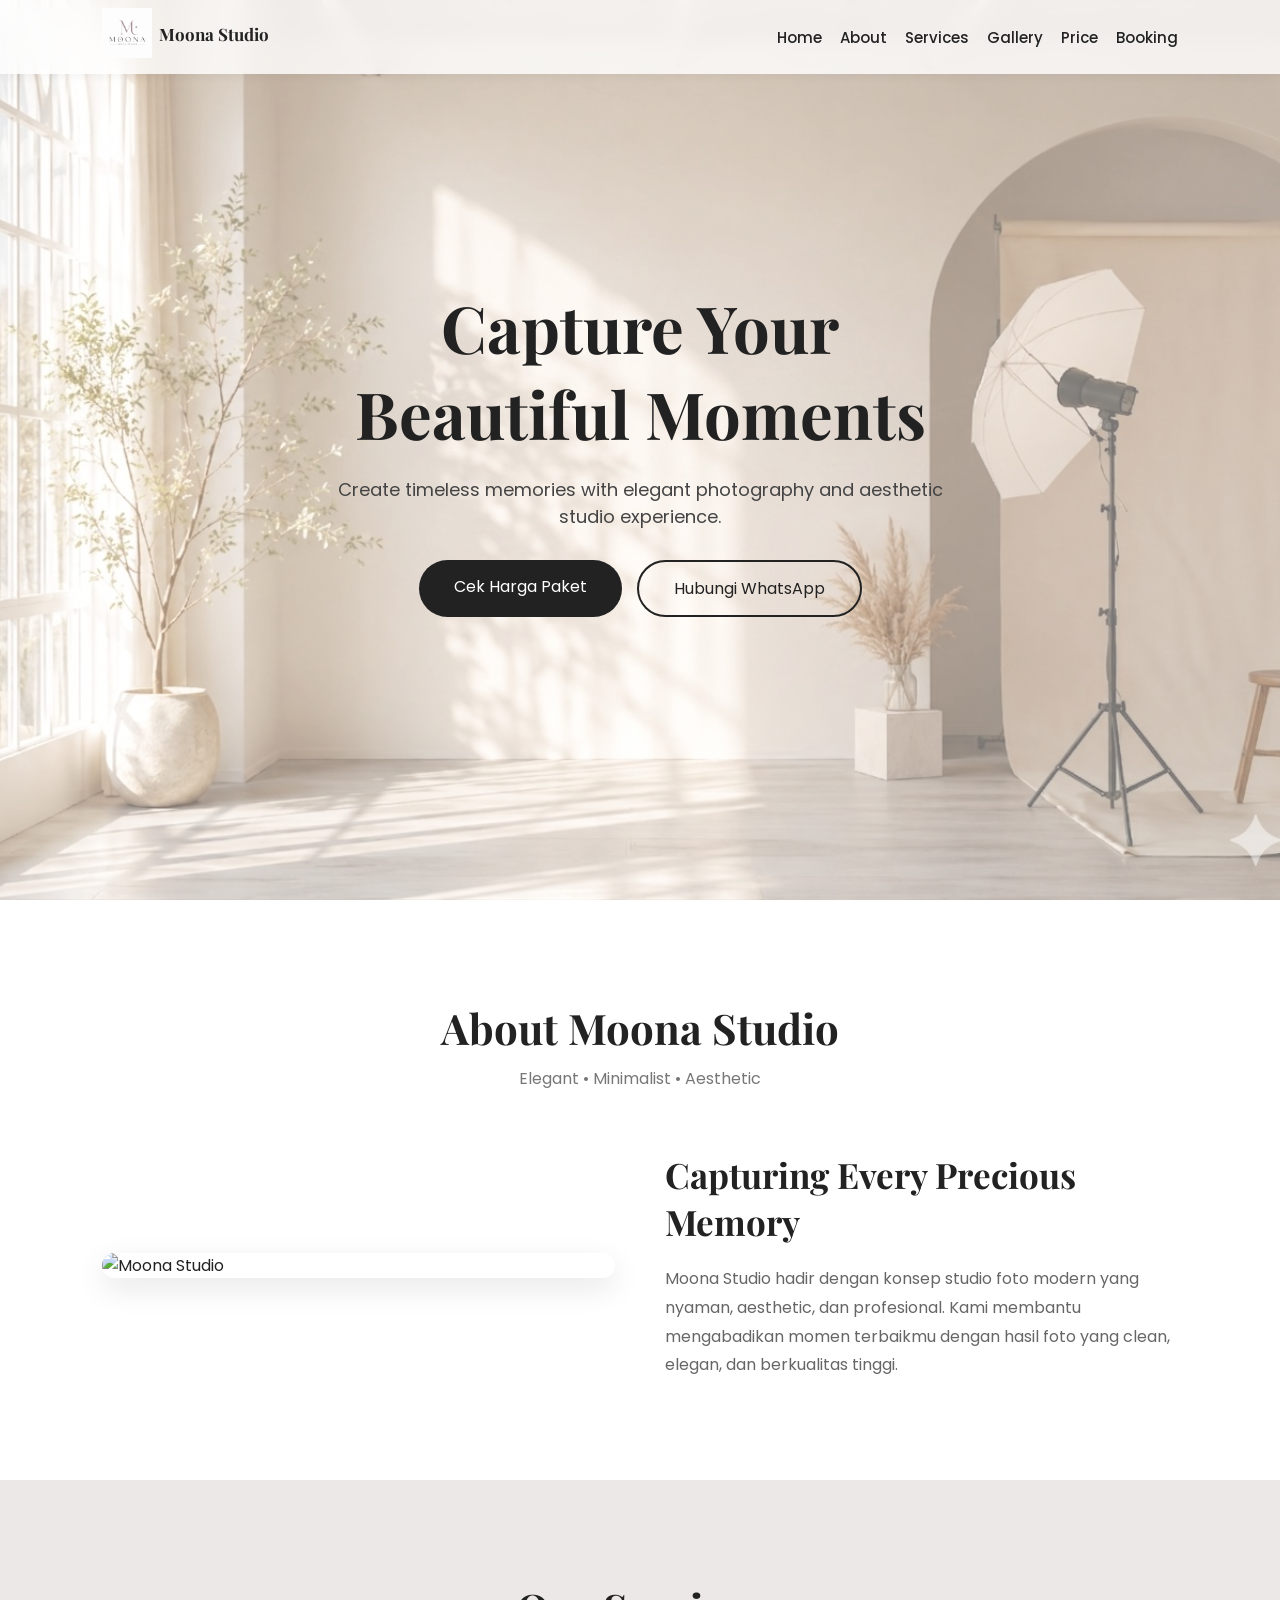
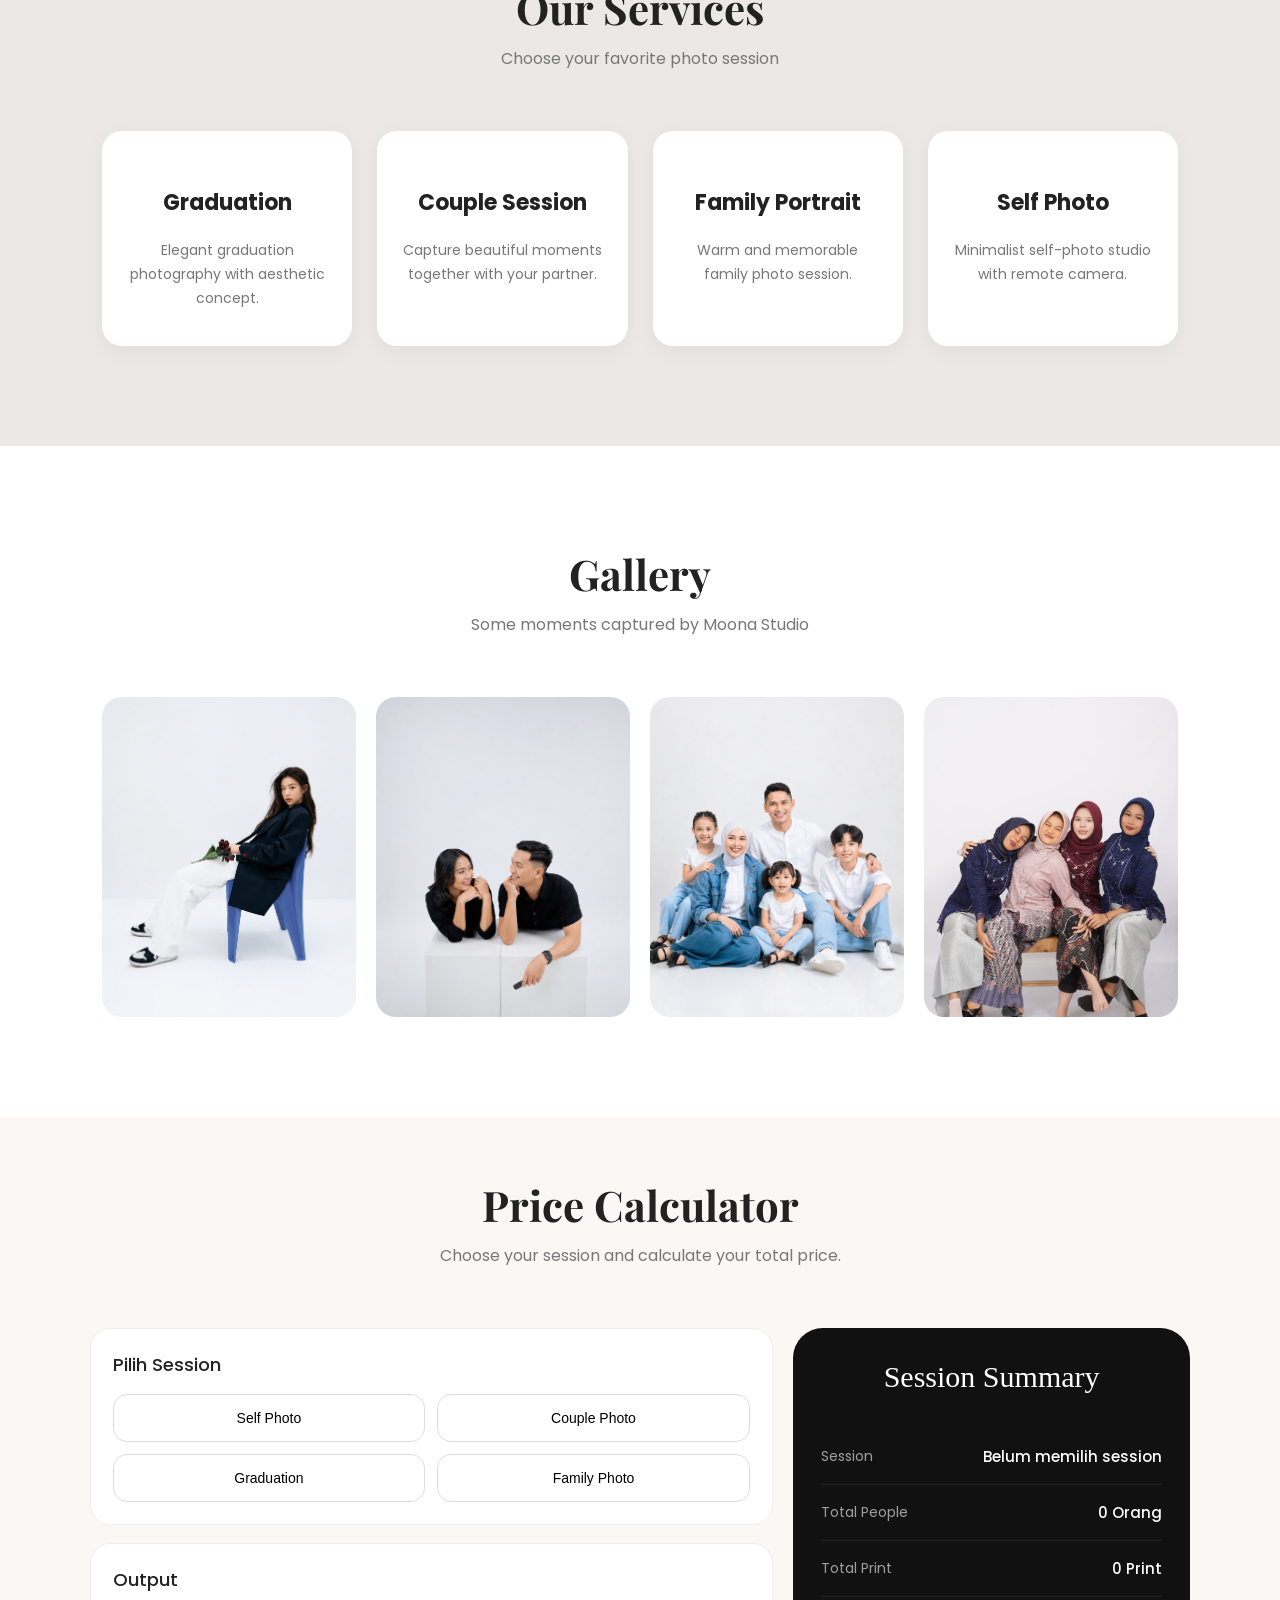
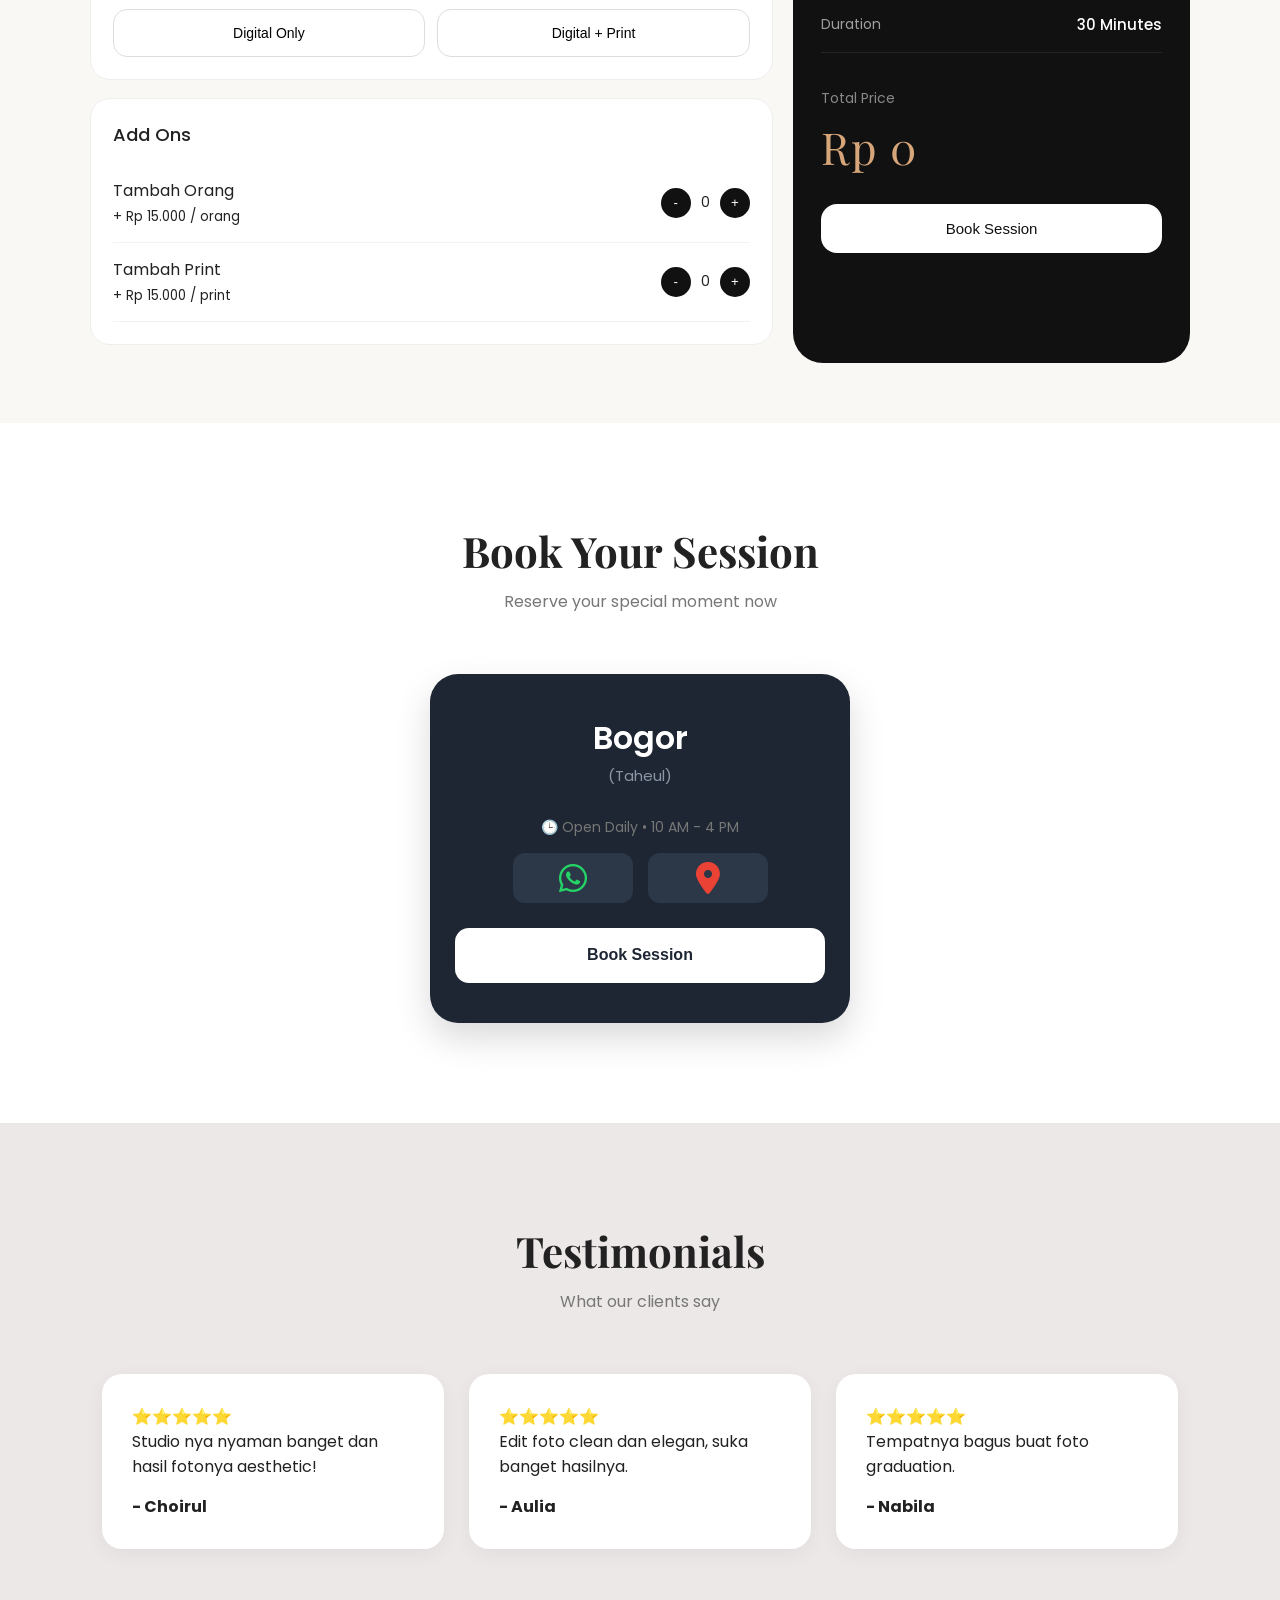
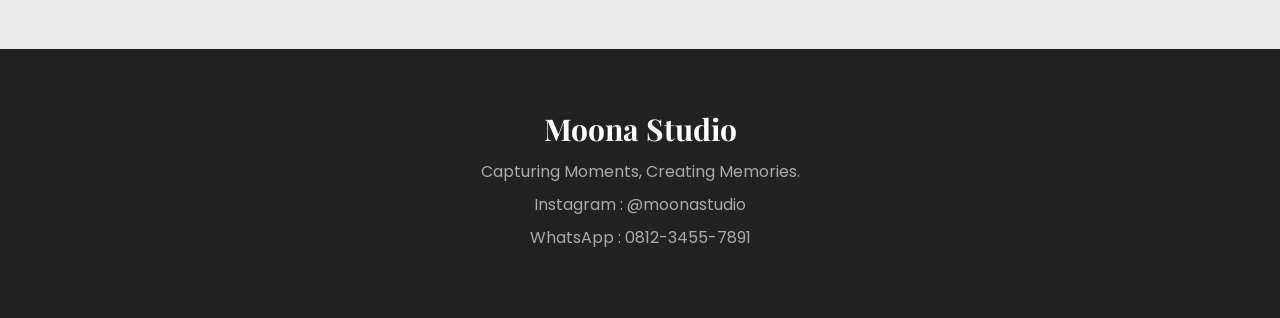
==== index.html @ 5cc932b7 "Add files via upload" ====
<!DOCTYPE html>
<html lang="id">
<head>
    <meta charset="UTF-8">
    <meta name="viewport" content="width=device-width, initial-scale=1.0">
    <title>Moona Studio</title>
    <link rel="stylesheet" href="style.css">
    <link rel="preconnect" href="https://fonts.googleapis.com">
    <link href="https://fonts.googleapis.com/css2?family=Poppins:wght@300;400;500;600;700&display=swap" rel="stylesheet">
    <link rel="stylesheet" href="https://cdnjs.cloudflare.com/ajax/libs/font-awesome/6.5.1/css/all.min.css">
</head>

<body>

    <nav id="navbar">
        <div class="logo">
            <img src="logo moona.png" width="50" alt="logo">
            <span>Moona Studio</span>
        </div>
        <ul id="nav-menu">
            <li><a href="#home">Home</a></li>
            <li><a href="#about">About</a></li>
            <li><a href="#services">Services</a></li>
            <li><a href="#gallery">Gallery</a></li>
            <li><a href="#price">Price</a></li>
            <li><a href="#booking">Booking</a></li>
        </ul>
    </nav>

    <main>

        <section class="hero" id="home">
            <div class="hero-content">
                <h1>Capture Your Beautiful Moments</h1>
                <p>Create timeless memories with elegant photography and aesthetic studio experience.</p>
                <div class="hero-buttons">
                    <a href="#price" class="btn">Cek Harga Paket</a>
                    <a href="https://wa.me/6288212321919"
                     class="btn btn-outline"
                       target="_blank">
                       Hubungi WhatsApp
                    </a>
                 </div>
            </div>
        </section>

        <section id="about">
            <div class="title">
                <h2>About Moona Studio</h2>
                <p>Elegant • Minimalist • Aesthetic</p>
            </div>
            <div class="about">
                <img src="https://images.unsplash.com/photo-1511285560929-80b456fea0bc?q=80&w=1974&auto=format&fit=crop" alt="Moona Studio">
                <div class="about-text">
                    <h3>Capturing Every Precious Memory</h3>
                    <p>
                    Moona Studio hadir dengan konsep studio foto modern yang nyaman, aesthetic, dan profesional.
                    Kami membantu mengabadikan momen terbaikmu dengan hasil foto yang clean, elegan, dan berkualitas tinggi.
                     </p>
                </div>
            </div>
        </section>

        <section class="services" id="services">
            <div class="title">
                <h2>Our Services</h2>
                <p>Choose your favorite photo session</p>
            </div>
            <div class="service-box">
                <div class="card">
                    <h3>Graduation</h3>
                    <p>Elegant graduation photography with aesthetic concept.</p>
                </div>
                <div class="card">
                    <h3>Couple Session</h3>
                    <p>Capture beautiful moments together with your partner.</p>
                </div>
                <div class="card">
                    <h3>Family Portrait</h3>
                    <p>Warm and memorable family photo session.</p>
                </div>
                <div class="card">
                    <h3>Self Photo</h3>
                    <p>Minimalist self-photo studio with remote camera.</p>
                </div>
            </div>
        </section>

        <section id="gallery">
            <div class="title">
                <h2>Gallery</h2>
                <p>Some moments captured by Moona Studio</p>
            </div>
            <div class="gallery-grid">
                <img src="foto self.png" alt="Self Photo Session">
                <img src="foto couple.png" alt="Couple Session">
                <img src="foto family.png" alt="Family Session">
                <img src="foto graduation.jpeg" alt="Graduation Session">
            </div>
        </section>
        <section id="price" class="price-section">
            <div class="title">
                <h2>Price Calculator</h2>
                <p>Choose your session and calculate your total price.</p>
            </div>
            <div class="calculator-wrapper">
                <div class="calculator-left">
                    <div class="calc-box">
                        <h3>Pilih Session</h3>
                        <div class="session-grid">
                            <button class="session-btn"
                                data-price="40000"
                                data-session="Self Photo"
                                data-people="1">
                                Self Photo
                            </button>
                            <button class="session-btn"
                                data-price="70000"
                                data-session="Couple Photo"
                                data-people="2">
                                Couple Photo
                            </button>
                            <button class="session-btn"
                                data-price="95000"
                                data-session="Graduation"
                                data-people="3">
                                Graduation
                            </button>
                            <button class="session-btn"
                                data-price="125000"
                                data-session="Family Photo"
                                data-people="5">
                                Family Photo
                            </button>
                        </div>
                    </div>
                    <div class="calc-box">
                        <h3>Output</h3>
                        <div class="session-grid">
                            <button class="output-btn"
                                data-output="0">
                                Digital Only
                            </button>
                            <button class="output-btn"
                                data-output="20000">
                                Digital + Print
                            </button>
                        </div>
                    </div>
                    <div class="calc-box">
                        <h3>Add Ons</h3>
                        <div class="addon-row">
                            <div>
                                <p>Tambah Orang</p>
                                <small class="addon-price">
                                    + Rp 15.000 / orang
                                </small>
                            </div>
                            <div class="counter">
                                <button type="button" class="minus-person">-</button>
                                <span id="extraPeople">0</span>
                                <button type="button" class="plus-person">+</button>
                            </div>
                        </div>
                        <div class="addon-row">
                            <div>
                                <p>Tambah Print</p>
                                <small class="addon-price">
                                    + Rp 15.000 / print
                                </small>
                            </div>
                            <div class="counter">
                                <button type="button" class="minus-print">-</button>
                                <span id="extraPrint">0</span>
                                <button type="button" class="plus-print">+</button>
                            </div>
                        </div>
                    </div>
                </div>
                <div class="summary-card">
                    <h3>Session Summary</h3>
                        <div class="summary-item">
                            <span>Session</span>
                            <strong id="summarySession">Belum memilih session</strong>
                        </div>
                        <div class="summary-item">
                            <span>Total People</span>
                            <strong id="summaryPeople">0 Orang</strong>          
                        </div>
                        <div class="summary-item">
                            <span>Total Print</span>
                            <strong id="summaryPrint">0 Print</strong>
                        </div>
                        <div class="summary-item">
                            <span>Duration</span>
                            <strong>30 Minutes</strong>
                        </div>
                        <div class="summary-total">
                            <p>Total Price</p>
                            <h1 id="summaryPrice">Rp 0</h1>
                        </div>
                        <button class="book-btn"
                        onclick="document.getElementById('booking').scrollIntoView({behavior:'smooth'})">
                        Book Session
                        </button>
                </div>
            </div>
        </section>

        <section class="booking" id="booking">
            <div class="title">
                <h2>Book Your Session</h2>
                <p>Reserve your special moment now</p>
            </div>
            <div class="figma-container">
                <div class="figma-card">
                    <h3>Bogor</h3>
                    <span class="sub-location">(Taheul)</span>
                    <p class="open-time">🕒 Open Daily • 10 AM - 4 PM</p>
                    <div class="figma-icon-row">
                        <a href="https://wa.me/6288212321919" target="_blank" class="icon-square">
                            <i class="fa-brands fa-whatsapp"></i>
                        </a>
                        <a href="https://maps.google.com/?q=Taman Heulang Kota Bogor" target="_blank" class="icon-square">
                            <i class="fa-solid fa-location-dot"></i>
                        </a>
                    </div>
                    <button class="figma-main-btn" onclick="window.location.href='booking.html'">Book Session</button>
                </div>
            </div>
        </section>

        <section class="testimonials-section">
            <div class="title">
                <h2>Testimonials</h2>
                <p>What our clients say</p>
            </div>
            <div class="testimonials">
                <div class="testimonial-card">
                    <p>⭐⭐⭐⭐⭐</p>
                    <p>Studio nya nyaman banget dan hasil fotonya aesthetic!</p>
                    <h4>- Choirul</h4>
                </div>
                <div class="testimonial-card">
                    <p>⭐⭐⭐⭐⭐</p>
                    <p>Edit foto clean dan elegan, suka banget hasilnya.</p>
                    <h4>- Aulia</h4>
                </div>
                <div class="testimonial-card">
                    <p>⭐⭐⭐⭐⭐</p>
                    <p>Tempatnya bagus buat foto graduation.</p>
                    <h4>- Nabila</h4>
                </div>
            </div>
        </section>
    </main> 

    <footer>
        <h3>Moona Studio</h3>
        <p>Capturing Moments, Creating Memories.</p>
        <p>Instagram : @moonastudio</p>
        <p>WhatsApp : 0812-3455-7891</p>
    </footer>

<script>
let basePrice = 0;
let basePeople = 0;

let outputPrice = 0;

let extraPeople = 0;
let extraPrint = 0;

const sessionBtns =
document.querySelectorAll(".session-btn");

const outputBtns =
document.querySelectorAll(".output-btn");

const summarySession =
document.getElementById("summarySession");

const summaryPeople =
document.getElementById("summaryPeople");

const summaryPrint =
document.getElementById("summaryPrint");

const summaryPrice =
document.getElementById("summaryPrice");

const extraPeopleText =
document.getElementById("extraPeople");

const extraPrintText =
document.getElementById("extraPrint");

/* SESSION */

sessionBtns.forEach(btn => {

    btn.addEventListener("click", () => {

        sessionBtns.forEach(b =>
            b.classList.remove("active")
        );

        btn.classList.add("active");

        basePrice =
        Number(btn.dataset.price);

        basePeople =
        Number(btn.dataset.people);

        summarySession.innerText =
        btn.dataset.session;

        updateTotal();

    });

});

/* OUTPUT */

outputBtns.forEach(btn => {

    btn.addEventListener("click", () => {

        outputBtns.forEach(b =>
            b.classList.remove("active")
        );

        btn.classList.add("active");

        outputPrice =
        Number(btn.dataset.output);

        updateTotal();

    });

});

/* EXTRA PEOPLE */

document.querySelector(".plus-person")
.addEventListener("click", () => {

    extraPeople++;

    extraPeopleText.innerText =
    extraPeople;

    updateTotal();

});

document.querySelector(".minus-person")
.addEventListener("click", () => {

    if(extraPeople > 0){

        extraPeople--;

        extraPeopleText.innerText =
        extraPeople;

        updateTotal();

    }

});

/* EXTRA PRINT */

document.querySelector(".plus-print")
.addEventListener("click", () => {

    extraPrint++;

    extraPrintText.innerText =
    extraPrint;

    updateTotal();

});

document.querySelector(".minus-print")
.addEventListener("click", () => {

    if(extraPrint > 0){

        extraPrint--;

        extraPrintText.innerText =
        extraPrint;

        updateTotal();

    }

});

/* TOTAL */

function updateTotal(){

    const totalPeople =
    basePeople + extraPeople;

    summaryPeople.innerText =
    totalPeople + " Orang";

    let totalPrint = extraPrint;

const activeOutput =
document.querySelector(".output-btn.active");

if(
    activeOutput &&
    activeOutput.innerText.includes("Print")
){
    totalPrint += 2;
}

summaryPrint.innerText =
totalPrint + " Print";

    const total =
    basePrice +
    outputPrice +
    (extraPeople * 15000) +
    (extraPrint * 15000);

    summaryPrice.innerText =
    "Rp " + total.toLocaleString("id-ID");

}
</script>

</body>
</html>
---- style.css ----
@import url('https://fonts.googleapis.com/css2?family=Playfair+Display:wght@500;700&family=Poppins:wght@300;400;500;600&display=swap');
/* Reset */
* {
    margin: 0;
    padding: 0;
    box-sizing: border-box;
    scroll-behavior: smooth;
}

html, body{
    overflow-x: hidden;
    max-width: 100%;
}

/*Base*/
body {
    font-family: 'Poppins', sans-serif;
    background: #ffffff;
    color: #222;
}

/*Typography*/
section {
    padding: 100px 8%;
}

.title {
    text-align: center;
    margin-bottom: 60px;
}

.title h2 {
    font-size: 42px;
    font-family: 'Playfair Display', serif;
    margin-bottom: 10px;
}

.title p {
    color: #777;
}

/* Navbar */
nav {
    width: 100%;
    display: flex;
    justify-content: space-between;
    align-items: center;
    padding: 8px 8%;
    position: fixed;
    top: 0;
    z-index: 1000;
    background: rgba(255, 255, 255, 0.8);
    backdrop-filter: blur(10px);
    box-shadow: 0 2px 10px rgba(0, 0, 0, 0.05);
    transition: padding 0.3s ease; 
}

.logo {
    font-family: 'Playfair Display', serif;
    font-size: 32px;
    font-weight: bold;
    color: #222;
}

.logo span{
  font-size:17px;
  font-family:'Playfair Display', serif;
  font-weight:bold;
  position:relative;
  top: -17px;
}

nav ul {
    display: flex;
    gap: 18px;
    list-style: none;
}

nav ul li a {
    text-decoration: none;
    color: #222;
    font-size: 15px;
    font-weight: 500;
    transition: 0.3s;
}

nav ul li a:hover {
    transform: scale(1.05);
    color: #b59d84;
}

/*Hero*/
.hero {
    height: 100vh;
    background: url('home.jpeg') center/cover no-repeat;
    display: flex;
    align-items: center;
    justify-content: center;
    text-align: center;
    position: relative;
    animation: zoomHero 6s ease-in-out infinite alternate;
}

.hero::before {
    content: '';
    position: absolute;
    width: 100%;
    height: 100%;
    background: rgba(255, 255, 255, 0.45);
}

.hero-content {
    position: relative;
    z-index: 2;
    max-width: 700px;
    padding: 20px;
    animation: fadeUp 1.5s ease;
}

.hero h1 {
    font-size: 65px;
    font-family: 'Playfair Display', serif;
    margin-bottom: 20px;
}

.hero p {
    font-size: 18px;
    color: #444;
    margin-bottom: 30px;
}

.hero-buttons {
    display: flex;
    justify-content: center;
    gap: 15px;
    margin-top: 30px;
}

/* tombol utama */
.btn {
    display: inline-block;
    padding: 14px 35px;
    background: #222;
    color: white;
    border-radius: 50px;
    text-decoration: none;
    transition: 0.3s;
}

.btn:hover {
    background: #b59d84;
    transform: translateY(-3px);
}

/* tombol whatsapp outline */
.btn-outline {
    background: transparent;
    border: 2px solid #222;
    color: #222;
}

.btn-outline:hover {
    background: #222;
    color: #fff;
}

/*About*/
.about {
    display: grid;
    grid-template-columns: repeat(auto-fit, minmax(300px, 1fr));
    gap: 50px;
    align-items: center;
}

.about img {
    width: 100%;
    border-radius: 25px;
    box-shadow: 0 10px 30px rgba(0, 0, 0, 0.1);
}

.about-text h3 {
    font-size: 35px;
    margin-bottom: 20px;
    font-family: 'Playfair Display', serif;
}

.about-text p {
    line-height: 1.8;
    color: #666;
}

/*Services*/
.services {
    background: #EDE8E8;
}

.service-box {
    display: grid;
    grid-template-columns: repeat(auto-fit, minmax(230px, 1fr));
    gap: 25px;
}

.card {
    background: white;
    padding: 35px 25px;
    border-radius: 20px;
    text-align: center;
    transition: 0.4s;
    box-shadow: 0 5px 20px rgba(0, 0, 0, 0.05);
}

.card:hover {
    transform: translateY(-10px);
}

.card h3 {
    margin: 20px 0;
    font-size: 22px;
}

.card p {
    color: #777;
    font-size: 14px;
    line-height: 1.7;
}

/*Gallery*/
.gallery-grid {
    display: grid;
    grid-template-columns: repeat(4, 1fr);
    gap: 20px;
}

.gallery-grid img {
    width: 100%;
    height: 320px;
    object-fit: cover;
    border-radius: 20px;
    transition: 0.4s;
}

.gallery-grid img:hover {
    transform: scale(1.04);
}

/*Booking*/
.booking {
    background: #ffffff; 
    padding: 100px 8%;
}

.figma-container {
    display: flex;
    justify-content: center;
    align-items: center;
    margin-top: 40px;
}

.figma-card {
    background: #1e2633; 
    width: 100%;
    max-width: 420px;
    padding: 40px 25px;
    border-radius: 28px; 
    text-align: center;
    box-shadow: 0 15px 35px rgba(0, 0, 0, 0.15); 
}

.figma-card h3 {
    color: #ffffff;
    font-size: 32px;
    font-family: 'Poppins', sans-serif;
    font-weight: 600;
    margin-bottom: 2px;
}

.sub-location {
    color: #8b96a6; 
    font-size: 15px;
    display: block;
    margin-bottom: 30px;
}

.open-time{
  margin-top:10px;
  margin-bottom:15px;
  font-size:14px;
  color:#777;
}

.figma-icon-row {
    display: flex;
    justify-content: center;
    gap: 15px;
    margin-bottom: 25px;
}

.icon-square{
    flex: 1;
    max-width: 120px;
    height: 50px;
    background: #2c3747;
    border-radius: 12px;
    display: flex;
    justify-content: center;
    align-items: center;
    text-decoration: none;
    border: none;
    outline: none;
    color: #ffffff;
}

.icon-square i{
    font-size: 32px;
    line-height: 1;
    text-decoration: none !important;
}
.icon-square:hover {
    background: #3a475c;
}

.icon-square .fa-location-dot {
    color: #EA4335;
}

.icon-square .fa-whatsapp {
    color: #25D366;
}

.figma-main-btn {
    width: 100%;
    height: 55px;
    background: #ffffff;
    color: #1e2633;
    border: none;
    border-radius: 14px;
    font-size: 16px;
    font-weight: 600;
    cursor: pointer;
    transition: all 0.2s ease;
}

.figma-main-btn:hover {
    background: #eef1f6;
    transform: translateY(-2px);
}

/*Testimonials*/
.testimonials-section {
    background: #EDE8E8;
}

.testimonials {
    display: grid;
    grid-template-columns: repeat(auto-fit, minmax(250px, 1fr));
    gap: 25px;
}

.testimonial-card {
    background: white;
    padding: 30px;
    border-radius: 20px;
    box-shadow: 0 5px 20px rgba(0, 0, 0, 0.05);
    text-align: left;
}

.testimonial-card h4 {
    margin-top: 15px;
}

/*price section*/
.price-section{
padding: 60px 7%;
background: #faf8f5;
}

.calculator-wrapper{
display: flex;
gap: 20px;
margin-top: 35px;
}

.calculator-left{
flex: 2;
}

.calc-box{
background: #fff;
padding: 22px;
border-radius: 20px;
margin-bottom: 18px;
border: 1px solid #eee;
}

.calc-box h3{
font-size: 18px;
font-weight: 500;
margin-bottom: 16px;
color: #222;
}

.session-grid{
display: grid;
grid-template-columns: repeat(2,1fr);
gap: 12px;
}

.session-btn,
.output-btn{
padding: 15px;
border-radius: 14px;
border: 1px solid #ddd;
background: white;
cursor: pointer;
font-size: 14px;
font-weight: 400;
transition: 0.3s;
}

.session-btn.active,
.output-btn.active{
background: #111;
color: white;
border-color: #111;
}

.addon-row{
display: flex;
justify-content: space-between;
align-items: center;
padding: 14px 0;
border-bottom: 1px solid #f2f2f2;
}

.counter{
display: flex;
align-items: center;
gap: 10px;
}

.counter button{
width: 30px;
height: 30px;
border-radius: 50%;
border: none;
background: #111;
color: white;
cursor: pointer;
}

.counter span{
font-size: 14px;
}

.summary-card{
flex: 1;
background: #111;
color: white;
padding: 32px 28px;
border-radius: 30px;
}

.summary-card h3{
text-align: center;
font-size: 30px;
font-weight: 400;
margin-bottom: 35px;
font-family: serif;
}

/* ITEM */
.summary-item{
display: flex;
justify-content: space-between;
align-items: center;
padding: 16px 0;
border-bottom: 1px solid rgba(255,255,255,0.08);
}

.summary-item span{
font-size: 14px;
color: rgba(255,255,255,0.6);
}

.summary-item strong{
font-size: 15px;
font-weight: 500;
}

.summary-total{
margin-top: 35px;
}

.summary-total p{
color: rgba(255,255,255,0.5);
font-size: 14px;
}

.summary-total h1{
margin-top: 8px;
font-size: 44px;
color: #d6a67a;
font-weight: 400;
font-family: 'Playfair Display', serif;
letter-spacing: 1px;
}

.book-btn{
width: 100%;
margin-top: 28px;
padding: 16px;
border: none;
border-radius: 16px;
background: white;
color: #111;
font-size: 15px;
font-weight: 500;
cursor: pointer;
}

/*Booking Page*/
.booking-page-body {
    background: #121212;
    min-height: 100vh;
    display: flex;
    justify-content: center;
    align-items: center;
    padding: 20px;
}

.booking-wrapper {
    background: #1e2633;
    display: flex;
    width: 95%; 
    max-width: 900px;
    margin: 50px auto;
    border-radius: 20px;
    overflow: hidden;
    box-shadow: 0 20px 50px rgba(0,0,0,0.3);
}

.booking-sidebar {
    flex: 1; 
    padding: 40px;
    background: #1a222e;
    color: white;
}

.booking-main {
    flex: 1.5; 
    padding: 40px;
    background: #1e2633;
    color: white;
}

.form-group { margin-bottom: 20px; }
.form-group label { display: block; margin-bottom: 8px; color: #b0b8c4; font-size: 14px; }
.form-group input, .form-group select { 
    width: 100%; padding: 12px; background: #2c3747; 
    border: 1px solid #3a475c; border-radius: 8px; color: white; 
}

.radio-group {
    display: flex;
    flex-direction: column; 
    gap: 12px; 
    margin-top: 10px;
}

.radio-option{
    display:flex;
    align-items:center;
    gap:12px;
    cursor:pointer;
    background:#2c3747;
    padding:12px;
    border-radius:8px;
    transition:0.3s;
}

.radio-option:hover {
    background: #3a475c;
}

.radio-option input[type="radio"]{
    width:auto;
    margin-right:12px;
    flex-shrink:0;
    transform:scale(1.2);
    accent-color:#b59d84;
    cursor:pointer;
}

.confirm-container{
    margin-top:30px;
}

.confirm-btn{
    width:100%;
    padding:18px;
    border:none;
    border-radius:12px;
    background:#b59d84;
    color:white;
    font-size:18px;
    font-weight:600;
    cursor:pointer;
    transition:0.3s;
}

.confirm-btn:hover{
    transform:translateY(-2px);
}

#successMessage{
    display:none;
    text-align:center;
    padding:50px;
    color:white;
    flex-grow:1;
    justify-content:center;
    align-items:center;
    min-height:70vh;
}

.success-card{
    background:#1e2633;
    color:white;
    max-width:500px;
    width:90%;
    padding:50px 40px;
    border-radius:20px;
    text-align:center;
    box-shadow:0 10px 30px rgba(0,0,0,0.2);
}

.success-icon{
    width:80px;
    height:80px;
    margin:0 auto 20px;
    background:#4CAF50;
    color:white;
    border-radius:50%;
    display:flex;
    justify-content:center;
    align-items:center;
    font-size:40px;
    font-weight:bold;
}

.success-card h2{
    margin-bottom:15px;
    font-size:32px;
    display:none;
}

.success-card p{
    color:#cfd6e4;
    line-height:1.7;
}

.success-detail{
    margin-top:10px;
    margin-bottom:30px;
}

.back-home-btn{
    background:white;
    color:#1e2633;
    border:none;
    padding:14px 30px;
    border-radius:12px;
    font-weight:600;
    cursor:pointer;
    transition:.3s;
}

.back-home-btn:hover{
    transform:translateY(-3px);
}

/*Footer*/
footer {
    background: #222;
    color: white;
    text-align: center;
    padding: 60px 20px;
} 

footer h3 {
    font-family: 'Playfair Display', serif;
    margin-bottom: 10px;
    font-size: 30px;
}

footer p {
    color: #aaa;
    margin: 8px 0;
}

/* Animations */
@keyframes fadeUp {
    from {
        opacity: 0;
        transform: translateY(40px);
    }
    to {
        opacity: 1;
        transform: translateY(0);
    }
}

@keyframes zoomHero {
    from {
        background-size: 110%;
    }
    to {
        background-size: 115%;
    }
}

@keyframes zoomHeroMobile {
    from {
        background-size: 120%;
    }
    to {
        background-size: 135%;
    }
}

/*Mobile Responsive*/
@media (max-width: 768px) {

    nav{
        padding: 8px;
        min-height: 55px;
        display: flex;
        flex-direction: column;
        align-items: center;
    }

    .logo{
        display: flex;
        align-items: center;
        gap: 5px;
        margin-bottom: 5px;
    }

    .logo img{
        width: 32px;
    }

    .logo span{
        font-size: 20px;
        position: static;
    }

    #nav-menu{
        display: flex !important;
        flex-wrap: wrap !important;
        justify-content: center;
        gap: 4px;
        width: 100%;
    }

    #nav-menu li a{
        font-size: 10px;
        padding: 2px;
    }

    .hero h1 {
        font-size: 25px;
        line-height: 1.2;
    }

    .hero p{
        font-size: 16px;
    }
    
    .hero{
    background: url('home.jpeg') center center no-repeat;
    background-size: cover;
    animation: zoomHeroMobile 6s ease-in-out infinite alternate;
    }
    
    .hero-buttons{
        flex-direction: column;
        align-items: center;
    }

    .btn{
        width: 160px;
        padding: 12px 
    }

    section {
        padding: 80px 5%;
    }

    .gallery-grid{
        grid-template-columns: repeat(2, 1fr);
        gap: 10px;
    }

    .gallery-grid img{
        height: 220px;
    }

    .figma-card {
        padding: 30px 20px;
    }
    
    .calculator-wrapper {
        display: flex !important;
        flex-direction: column !important;
    }

    .calculator-left {
        flex: none !important;
        width: 100% !important;
    }

    .summary-card {
        flex: none !important;
        width: 100% !important;
        margin-top: 20px;
    }
    
    .booking-wrapper {
        flex-direction: column;
        width: 100%;
    }

    .booking-sidebar,
    .booking-main {
        width: 100%;
        flex: none;
    }
}
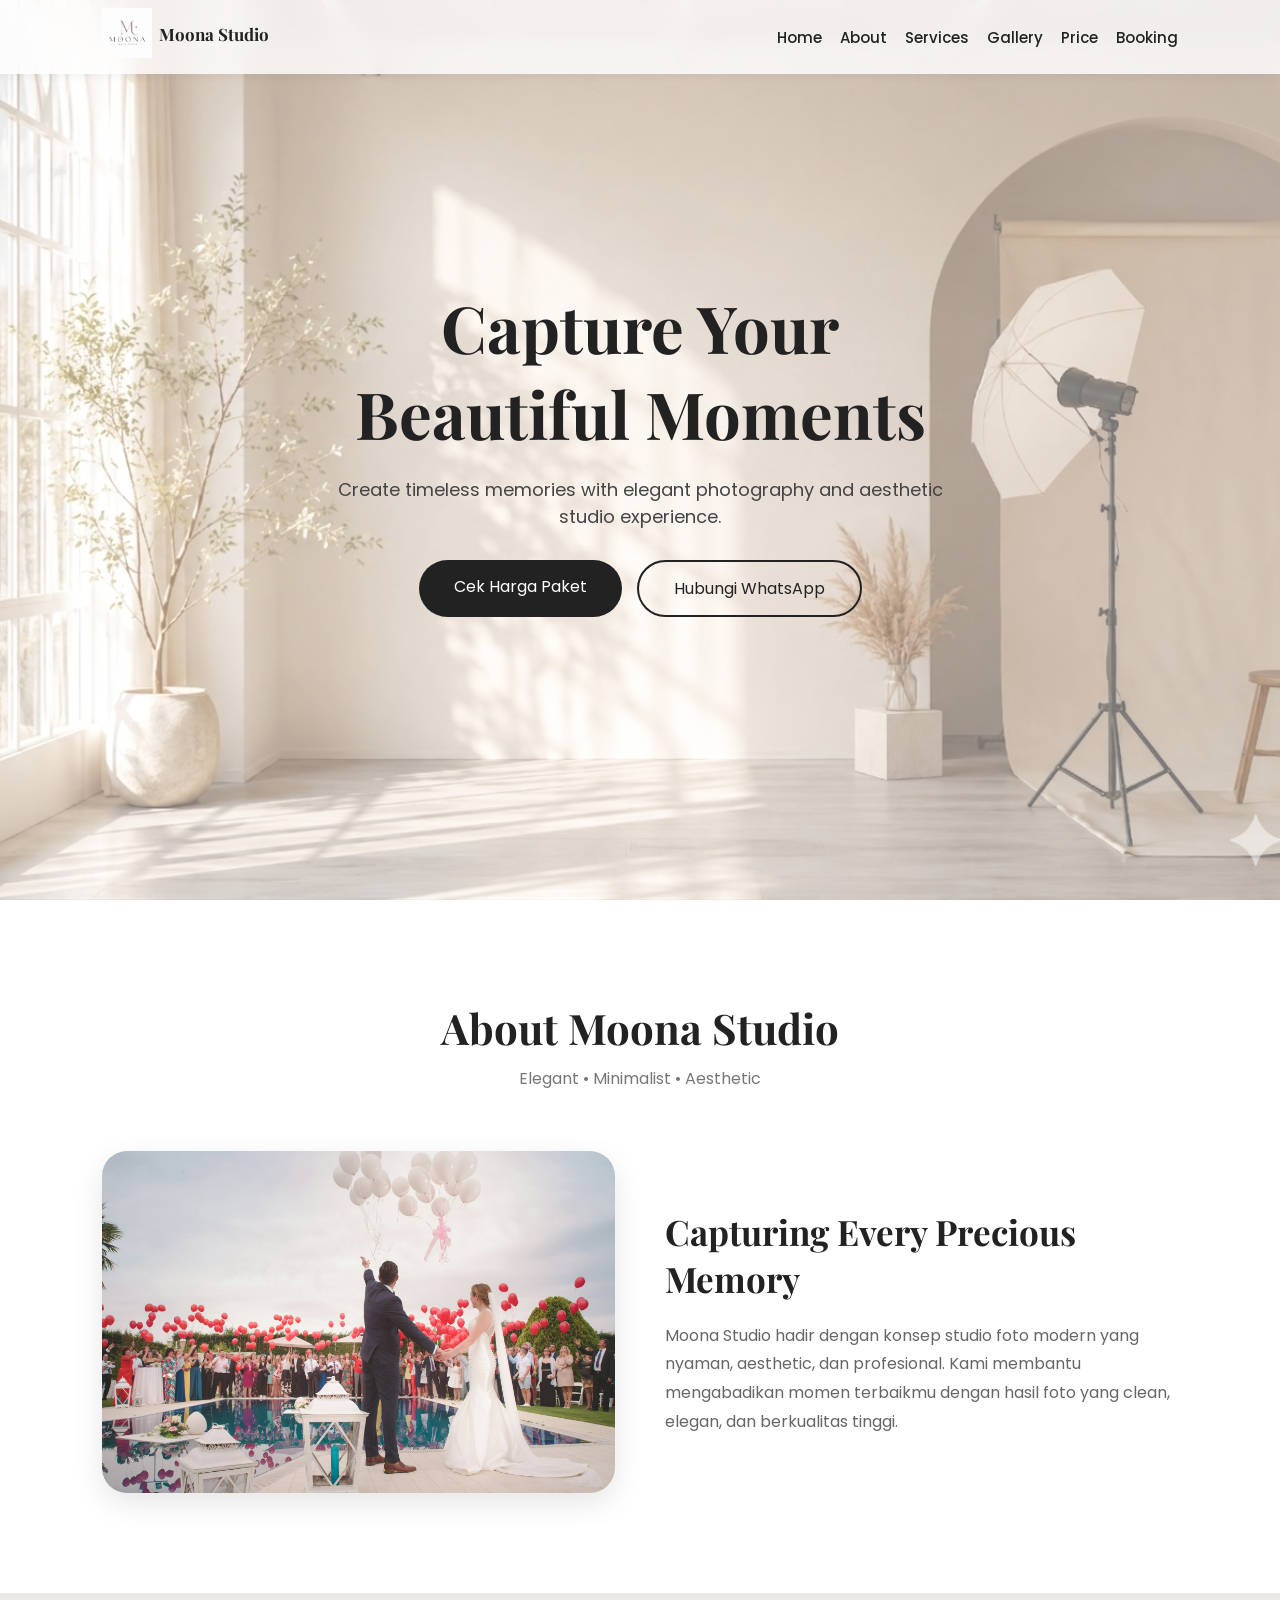
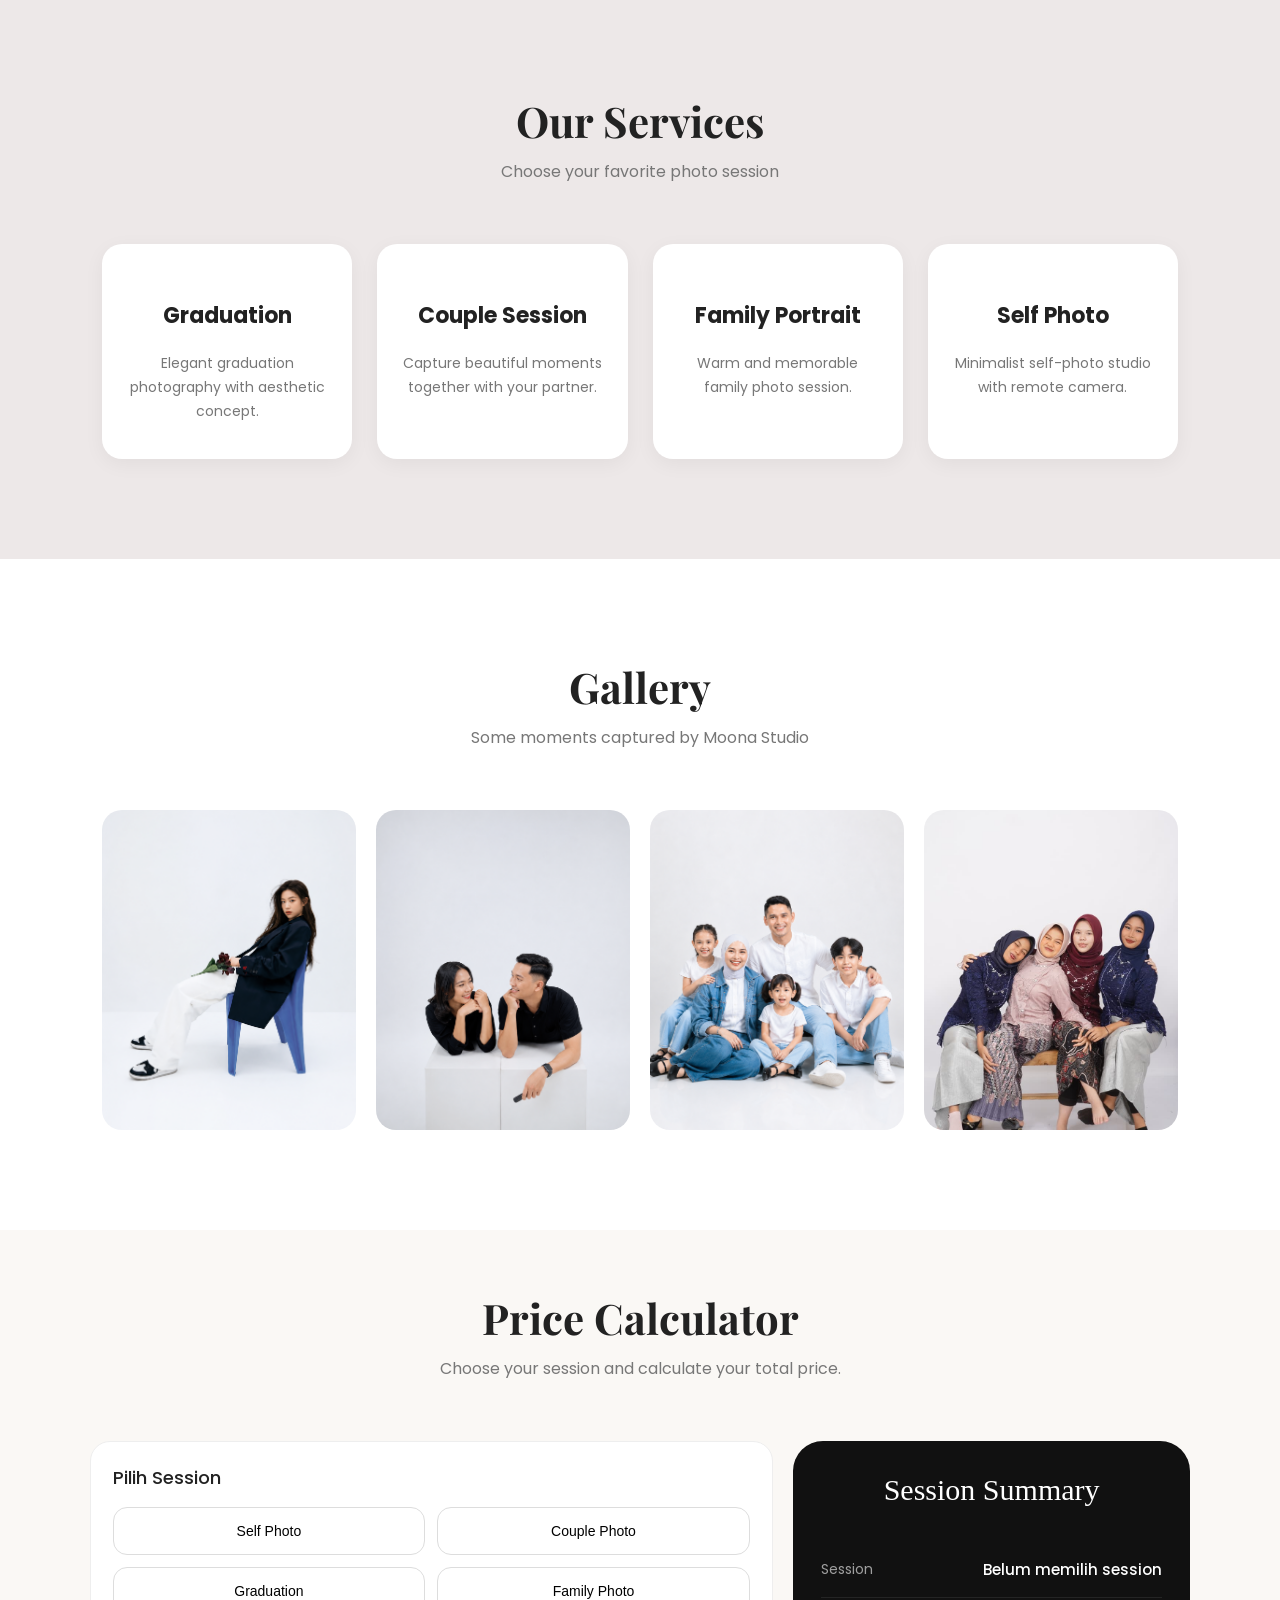
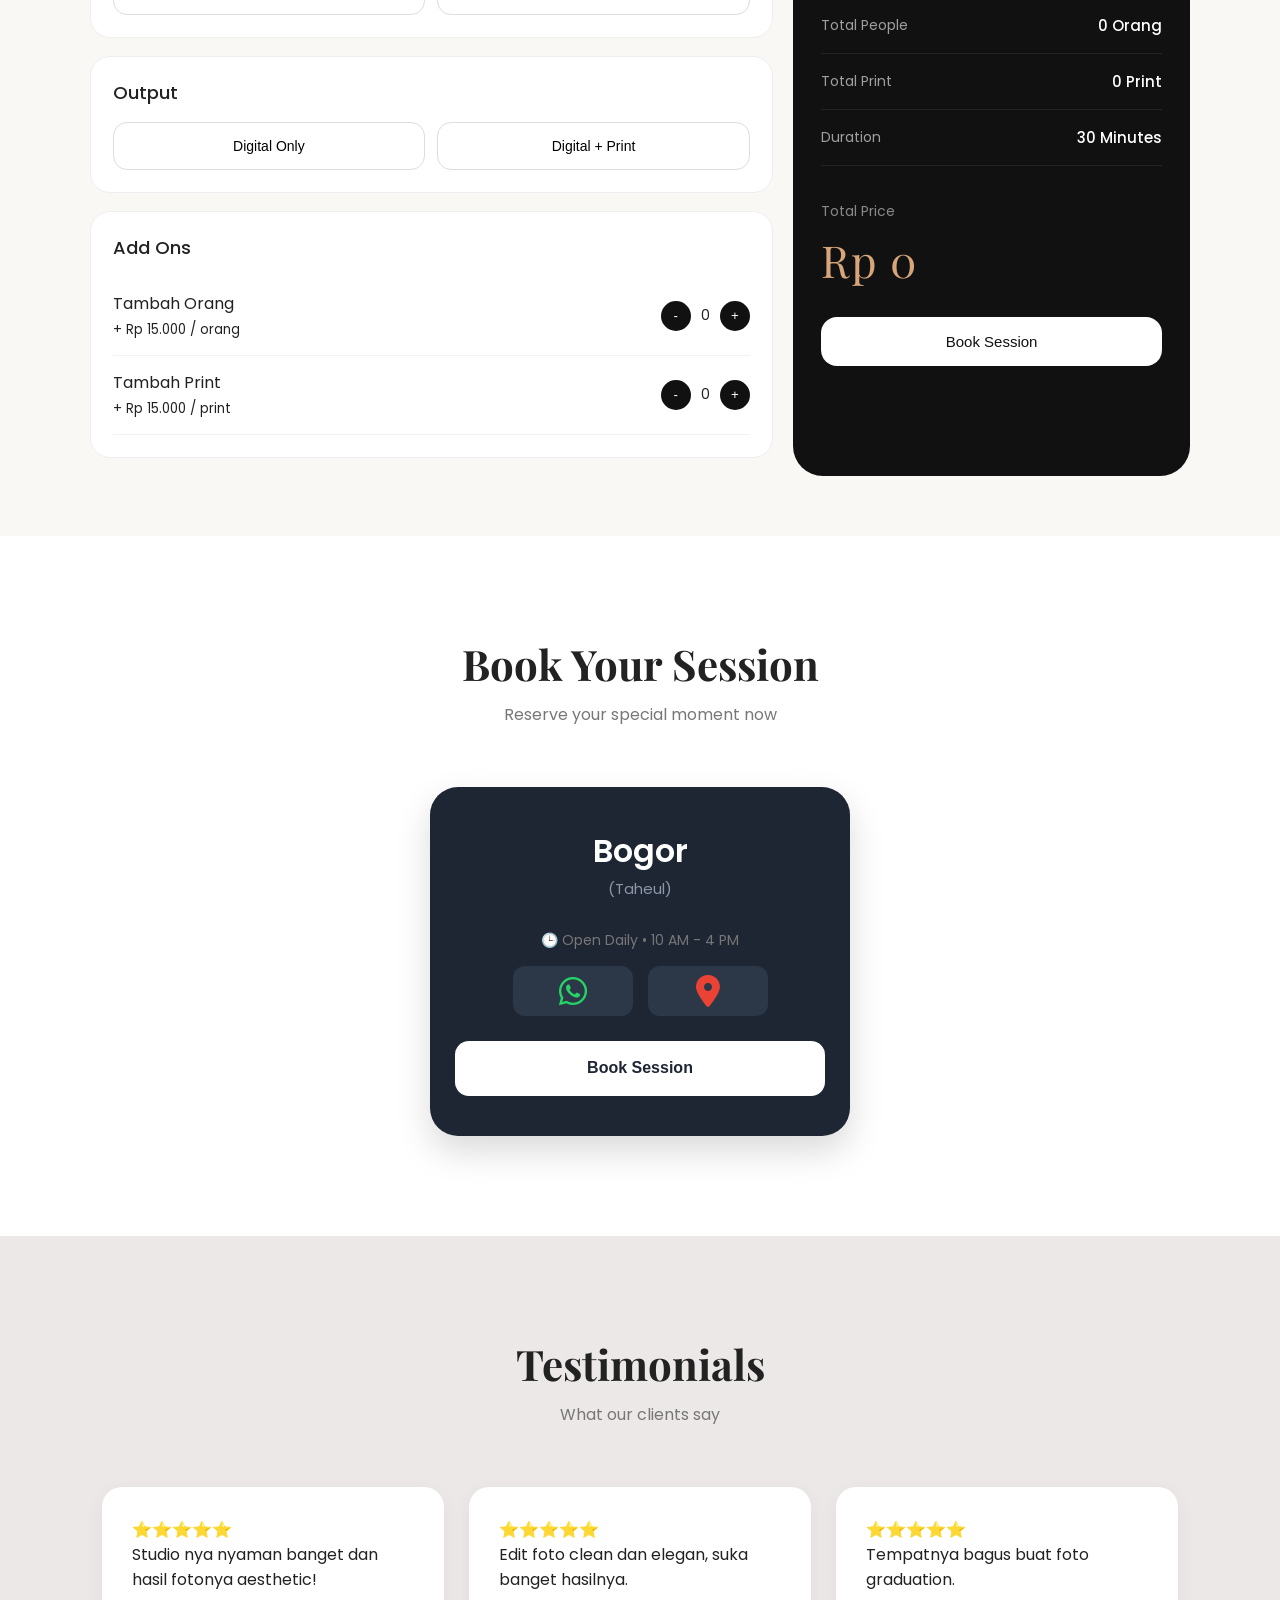
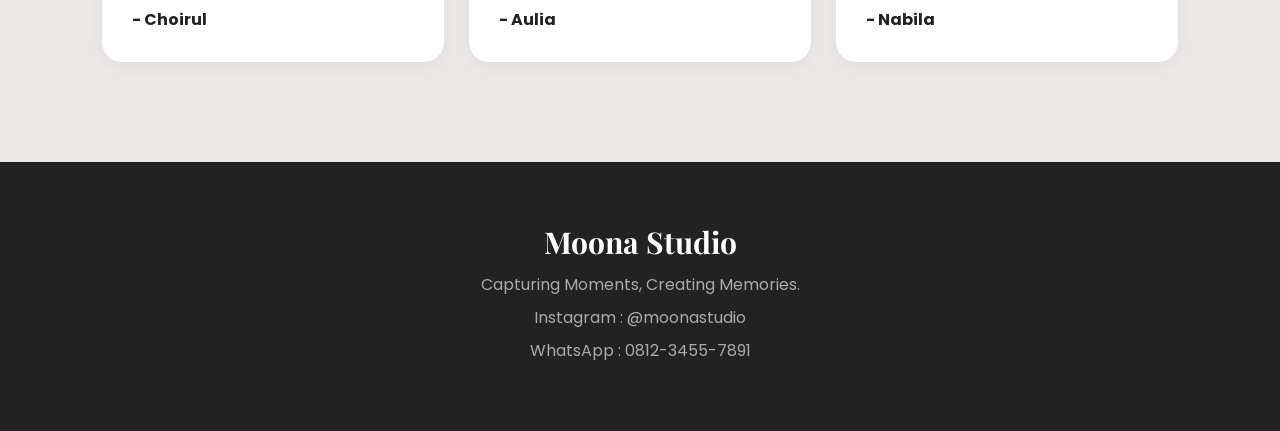
==== commit 73a8e76f: "Add files via upload" ====
--- a/index.html
+++ b/index.html
@@ -35,7 +35,7 @@
                 <p>Create timeless memories with elegant photography and aesthetic studio experience.</p>
                 <div class="hero-buttons">
                     <a href="#price" class="btn">Cek Harga Paket</a>
-                    <a href="https://wa.me/6288212321919"
+                    <a href="https://wa.me/6281234557891"
                      class="btn btn-outline"
                        target="_blank">
                        Hubungi WhatsApp
@@ -50,7 +50,7 @@
                 <p>Elegant • Minimalist • Aesthetic</p>
             </div>
             <div class="about">
-                <img src="https://images.unsplash.com/photo-1511285560929-80b456fea0bc?q=80&w=1974&auto=format&fit=crop" alt="Moona Studio">
+                <img src="about.jpg" alt="Moona Studio">
                 <div class="about-text">
                     <h3>Capturing Every Precious Memory</h3>
                     <p>
@@ -98,6 +98,7 @@
                 <img src="foto graduation.jpeg" alt="Graduation Session">
             </div>
         </section>
+
         <section id="price" class="price-section">
             <div class="title">
                 <h2>Price Calculator</h2>
@@ -295,7 +296,6 @@
 const extraPrintText =
 document.getElementById("extraPrint");
 
-/* SESSION */
 
 sessionBtns.forEach(btn => {
 
@@ -322,7 +322,7 @@
 
 });
 
-/* OUTPUT */
+
 
 outputBtns.forEach(btn => {
 
@@ -343,7 +343,7 @@
 
 });
 
-/* EXTRA PEOPLE */
+
 
 document.querySelector(".plus-person")
 .addEventListener("click", () => {
@@ -373,7 +373,6 @@
 
 });
 
-/* EXTRA PRINT */
 
 document.querySelector(".plus-print")
 .addEventListener("click", () => {
@@ -403,7 +402,6 @@
 
 });
 
-/* TOTAL */
 
 function updateTotal(){
 
--- a/style.css
+++ b/style.css
@@ -1,5 +1,4 @@
 @import url('https://fonts.googleapis.com/css2?family=Playfair+Display:wght@500;700&family=Poppins:wght@300;400;500;600&display=swap');
-/* Reset */
 * {
     margin: 0;
     padding: 0;
@@ -12,14 +11,12 @@
     max-width: 100%;
 }
 
-/*Base*/
 body {
     font-family: 'Poppins', sans-serif;
     background: #ffffff;
     color: #222;
 }
 
-/*Typography*/
 section {
     padding: 100px 8%;
 }
@@ -39,7 +36,6 @@
     color: #777;
 }
 
-/* Navbar */
 nav {
     width: 100%;
     display: flex;
@@ -89,7 +85,6 @@
     color: #b59d84;
 }
 
-/*Hero*/
 .hero {
     height: 100vh;
     background: url('home.jpeg') center/cover no-repeat;
@@ -136,7 +131,6 @@
     margin-top: 30px;
 }
 
-/* tombol utama */
 .btn {
     display: inline-block;
     padding: 14px 35px;
@@ -152,7 +146,6 @@
     transform: translateY(-3px);
 }
 
-/* tombol whatsapp outline */
 .btn-outline {
     background: transparent;
     border: 2px solid #222;
@@ -164,7 +157,6 @@
     color: #fff;
 }
 
-/*About*/
 .about {
     display: grid;
     grid-template-columns: repeat(auto-fit, minmax(300px, 1fr));
@@ -189,7 +181,6 @@
     color: #666;
 }
 
-/*Services*/
 .services {
     background: #EDE8E8;
 }
@@ -224,7 +215,6 @@
     line-height: 1.7;
 }
 
-/*Gallery*/
 .gallery-grid {
     display: grid;
     grid-template-columns: repeat(4, 1fr);
@@ -243,7 +233,6 @@
     transform: scale(1.04);
 }
 
-/*Booking*/
 .booking {
     background: #ffffff; 
     padding: 100px 8%;
@@ -345,7 +334,6 @@
     transform: translateY(-2px);
 }
 
-/*Testimonials*/
 .testimonials-section {
     background: #EDE8E8;
 }
@@ -368,7 +356,6 @@
     margin-top: 15px;
 }
 
-/*price section*/
 .price-section{
 padding: 60px 7%;
 background: #faf8f5;
@@ -468,7 +455,6 @@
 font-family: serif;
 }
 
-/* ITEM */
 .summary-item{
 display: flex;
 justify-content: space-between;
@@ -518,7 +504,6 @@
 cursor: pointer;
 }
 
-/*Booking Page*/
 .booking-page-body {
     background: #121212;
     min-height: 100vh;
@@ -679,7 +664,6 @@
     transform:translateY(-3px);
 }
 
-/*Footer*/
 footer {
     background: #222;
     color: white;
@@ -698,7 +682,6 @@
     margin: 8px 0;
 }
 
-/* Animations */
 @keyframes fadeUp {
     from {
         opacity: 0;
@@ -728,7 +711,6 @@
     }
 }
 
-/*Mobile Responsive*/
 @media (max-width: 768px) {
 
     nav{
@@ -778,7 +760,7 @@
     }
     
     .hero{
-    background: url('home.jpeg') center center no-repeat;
+    background: url('homemobile.png  ') center center no-repeat;
     background-size: cover;
     animation: zoomHeroMobile 6s ease-in-out infinite alternate;
     }
@@ -797,15 +779,6 @@
         padding: 80px 5%;
     }
 
-    .gallery-grid{
-        grid-template-columns: repeat(2, 1fr);
-        gap: 10px;
-    }
-
-    .gallery-grid img{
-        height: 220px;
-    }
-
     .figma-card {
         padding: 30px 20px;
     }
